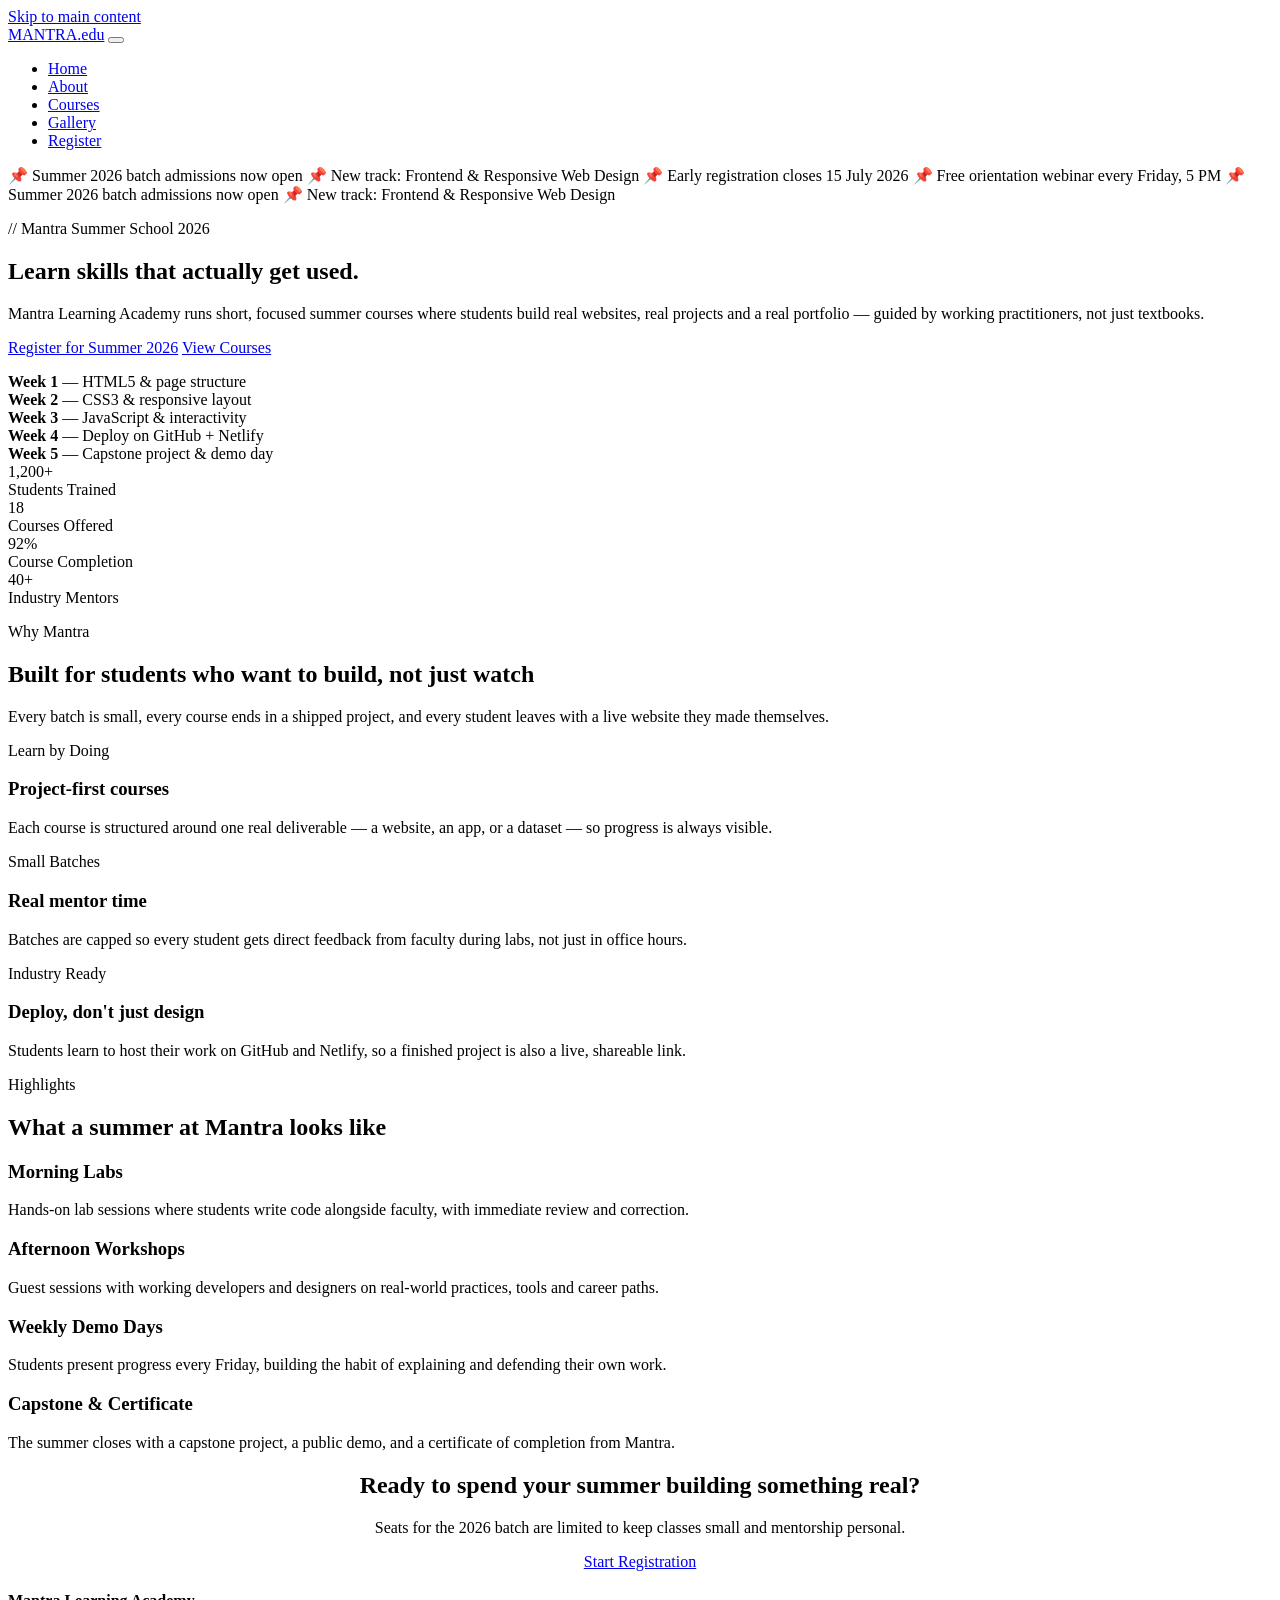
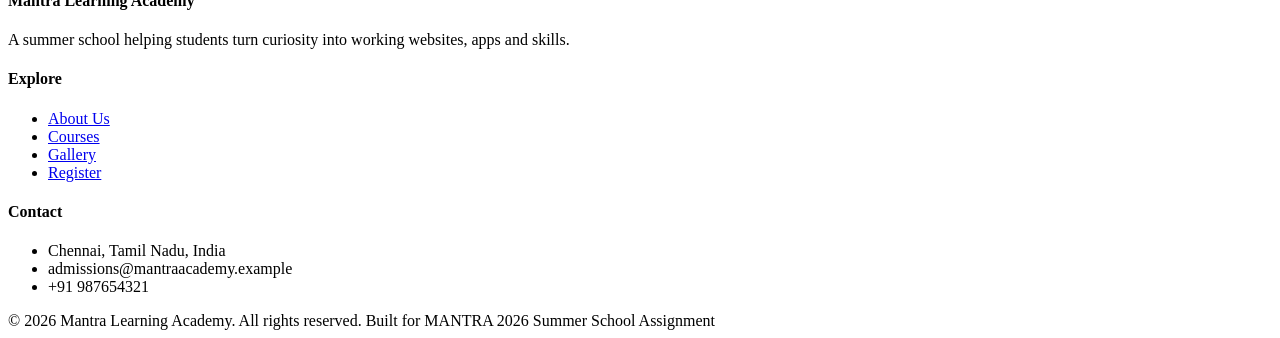
==== index.html @ 30694c2b "Add files via upload" ====
<!DOCTYPE html>
<html lang="en">
<head>
<meta charset="UTF-8">
<meta name="viewport" content="width=device-width, initial-scale=1.0">
<title>Mantra Learning Academy | Summer School for Future-Ready Skills</title>
<meta name="description" content="Mantra Learning Academy is a summer school offering hands-on courses in web development, design and data skills for students, with expert faculty and real projects.">
<meta name="keywords" content="Mantra Learning Academy, summer school, educational website, web development course, student registration, coding bootcamp">
<meta name="author" content="Mantra Learning Academy">
<link rel="preconnect" href="https://fonts.googleapis.com">
<link href="https://fonts.googleapis.com/css2?family=Space+Grotesk:wght@500;700&family=Lora:ital@0;1&family=JetBrains+Mono:wght@400;500&display=swap" rel="stylesheet">
<link rel="stylesheet" href="assets/css/style.css">
</head>
<body>
<a href="#main" class="skip-link">Skip to main content</a>

<header class="site-header">
  <div class="nav-wrap">
    <a href="index.html" class="logo">MANTRA<span>.</span>edu</a>
    <button class="nav-toggle" aria-label="Toggle navigation menu" aria-expanded="false">
      <span></span><span></span><span></span>
    </button>
    <nav aria-label="Main navigation">
      <ul class="nav-menu">
        <li><a href="index.html" aria-current="page">Home</a></li>
        <li><a href="about.html">About</a></li>
        <li><a href="courses.html">Courses</a></li>
        <li><a href="gallery.html">Gallery</a></li>
        <li><a href="contact.html">Register</a></li>
      </ul>
    </nav>
  </div>
</header>

<div class="announce">
  <div class="announce-track">
    <span>📌 Summer 2026 batch admissions now open</span>
    <span>📌 New track: Frontend &amp; Responsive Web Design</span>
    <span>📌 Early registration closes 15 July 2026</span>
    <span>📌 Free orientation webinar every Friday, 5 PM</span>
    <span>📌 Summer 2026 batch admissions now open</span>
    <span>📌 New track: Frontend &amp; Responsive Web Design</span>
  </div>
</div>

<main id="main">

  <section class="hero">
    <div class="container hero-grid">
      <div>
        <p class="eyebrow">// Mantra Summer School 2026</p>
        <h1>Learn skills that <span class="mark">actually get used.</span></h1>
        <p class="lede">Mantra Learning Academy runs short, focused summer courses where students build real websites, real projects and a real portfolio &mdash; guided by working practitioners, not just textbooks.</p>
        <p>
          <a href="contact.html" class="btn btn-primary">Register for Summer 2026</a>
          <a href="courses.html" class="btn btn-outline">View Courses</a>
        </p>
      </div>
      <div class="hero-art">
        <div class="page-lines">
          <strong>Week 1</strong> — HTML5 &amp; page structure<br>
          <strong>Week 2</strong> — CSS3 &amp; responsive layout<br>
          <strong>Week 3</strong> — JavaScript &amp; interactivity<br>
          <strong>Week 4</strong> — Deploy on GitHub + Netlify<br>
          <strong>Week 5</strong> — Capstone project &amp; demo day
        </div>
      </div>
    </div>
  </section>

  <section class="stats-band">
    <div class="container stats">
      <div class="stat"><div class="num">1,200+</div><div class="label">Students Trained</div></div>
      <div class="stat"><div class="num">18</div><div class="label">Courses Offered</div></div>
      <div class="stat"><div class="num">92%</div><div class="label">Course Completion</div></div>
      <div class="stat"><div class="num">40+</div><div class="label">Industry Mentors</div></div>
    </div>
  </section>

  <section class="section">
    <div class="container">
      <div class="section-head">
        <p class="eyebrow">Why Mantra</p>
        <h2>Built for students who want to build, not just watch</h2>
        <p>Every batch is small, every course ends in a shipped project, and every student leaves with a live website they made themselves.</p>
      </div>
      <div class="grid cols-3">
        <div class="card">
          <p class="tag">Learn by Doing</p>
          <h3>Project-first courses</h3>
          <p>Each course is structured around one real deliverable &mdash; a website, an app, or a dataset &mdash; so progress is always visible.</p>
        </div>
        <div class="card">
          <p class="tag">Small Batches</p>
          <h3>Real mentor time</h3>
          <p>Batches are capped so every student gets direct feedback from faculty during labs, not just in office hours.</p>
        </div>
        <div class="card">
          <p class="tag">Industry Ready</p>
          <h3>Deploy, don't just design</h3>
          <p>Students learn to host their work on GitHub and Netlify, so a finished project is also a live, shareable link.</p>
        </div>
      </div>
    </div>
  </section>

  <section class="section alt">
    <div class="container">
      <div class="section-head">
        <p class="eyebrow">Highlights</p>
        <h2>What a summer at Mantra looks like</h2>
      </div>
      <div class="grid cols-2">
        <div class="card">
          <h3>Morning Labs</h3>
          <p>Hands-on lab sessions where students write code alongside faculty, with immediate review and correction.</p>
        </div>
        <div class="card">
          <h3>Afternoon Workshops</h3>
          <p>Guest sessions with working developers and designers on real-world practices, tools and career paths.</p>
        </div>
        <div class="card">
          <h3>Weekly Demo Days</h3>
          <p>Students present progress every Friday, building the habit of explaining and defending their own work.</p>
        </div>
        <div class="card">
          <h3>Capstone &amp; Certificate</h3>
          <p>The summer closes with a capstone project, a public demo, and a certificate of completion from Mantra.</p>
        </div>
      </div>
    </div>
  </section>

  <section class="section">
    <div class="container">
      <div class="section-head" style="max-width:100%; text-align:center; margin: 0 auto;">
        <h2>Ready to spend your summer building something real?</h2>
        <p>Seats for the 2026 batch are limited to keep classes small and mentorship personal.</p>
        <a href="contact.html" class="btn btn-secondary">Start Registration</a>
      </div>
    </div>
  </section>

</main>

<footer class="site-footer">
  <div class="container">
    <div class="footer-grid">
      <div>
        <h4>Mantra Learning Academy</h4>
        <p>A summer school helping students turn curiosity into working websites, apps and skills.</p>
      </div>
      <div>
        <h4>Explore</h4>
        <ul>
          <li><a href="about.html">About Us</a></li>
          <li><a href="courses.html">Courses</a></li>
          <li><a href="gallery.html">Gallery</a></li>
          <li><a href="contact.html">Register</a></li>
        </ul>
      </div>
      <div>
        <h4>Contact</h4>
        <ul>
          <li>Chennai, Tamil Nadu, India</li>
          <li>admissions@mantraacademy.example</li>
          <li>+91 987654321</li>
        </ul>
      </div>
    </div>
    <div class="footer-bottom">
      <span>&copy; 2026 Mantra Learning Academy. All rights reserved.</span>
      <span>Built for MANTRA 2026 Summer School Assignment</span>
    </div>
  </div>
</footer>

<script src="assets/js/script.js"></script>
</body>
</html>
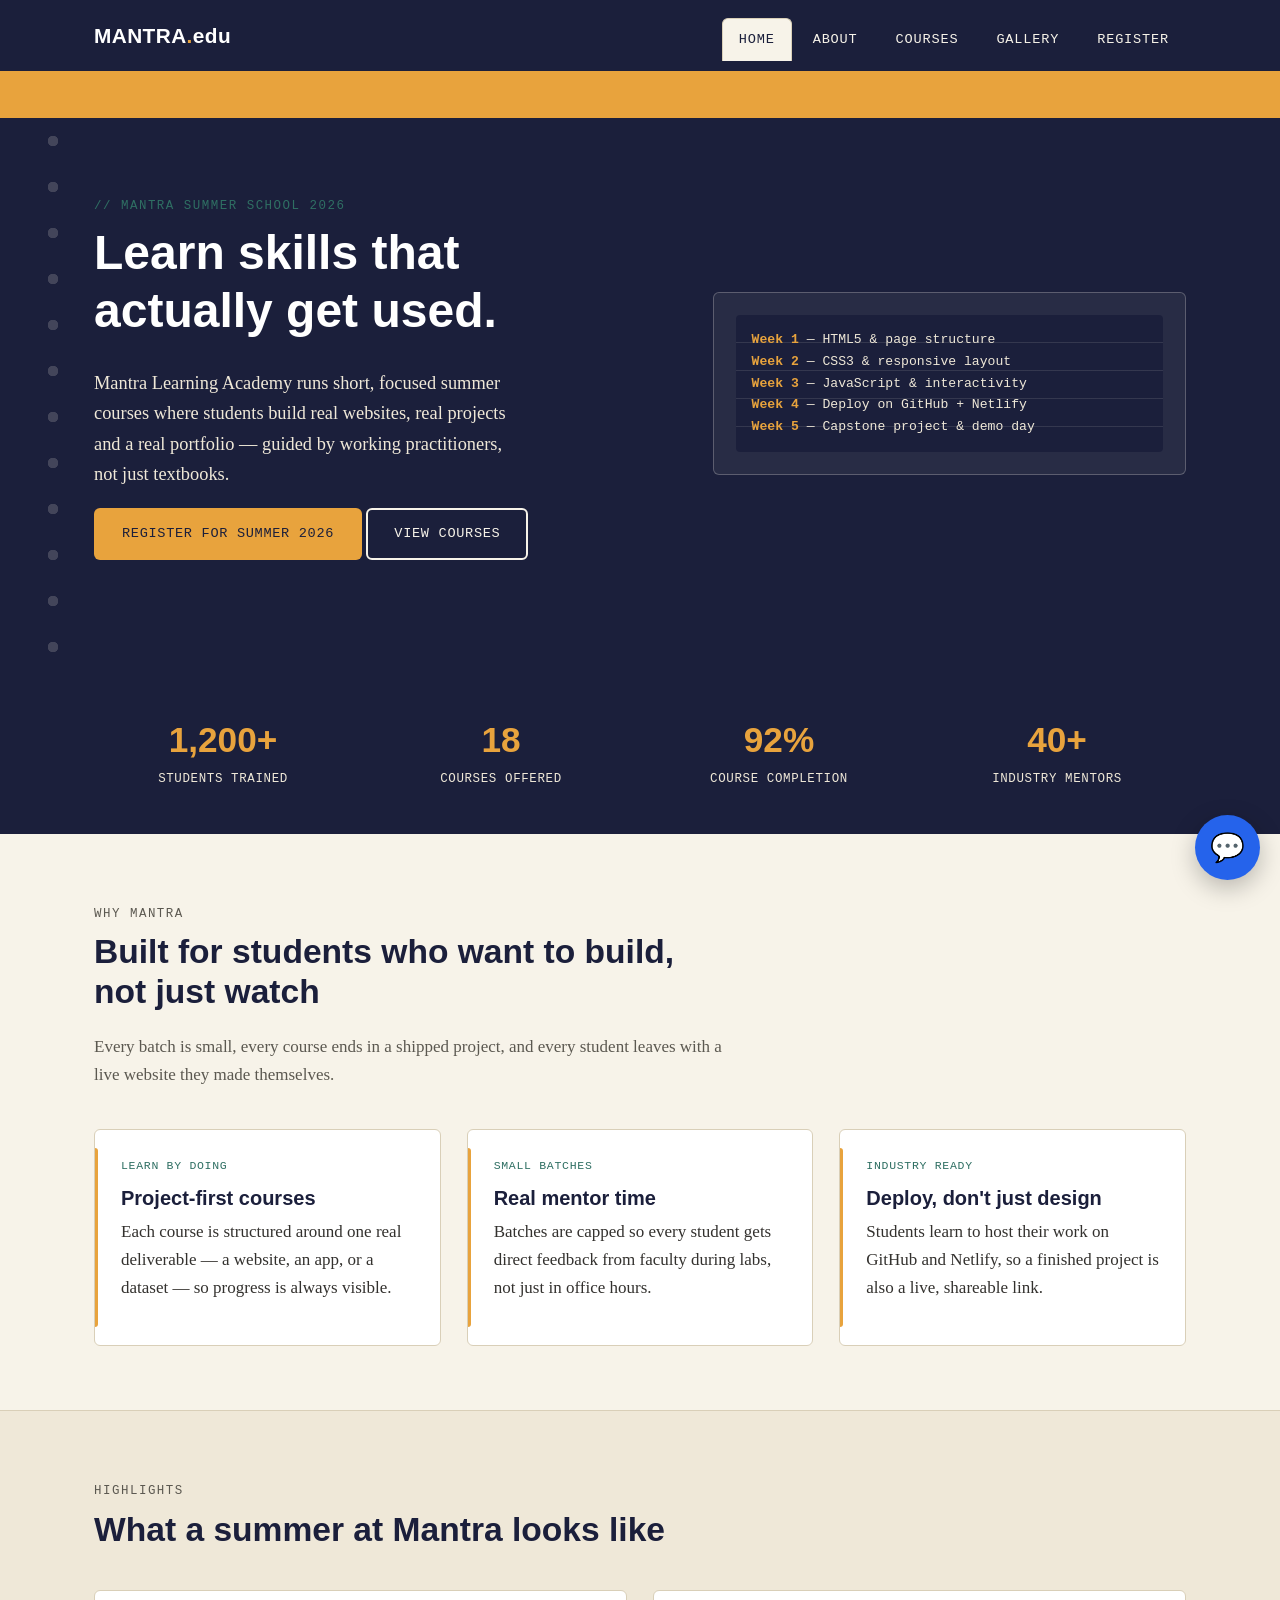
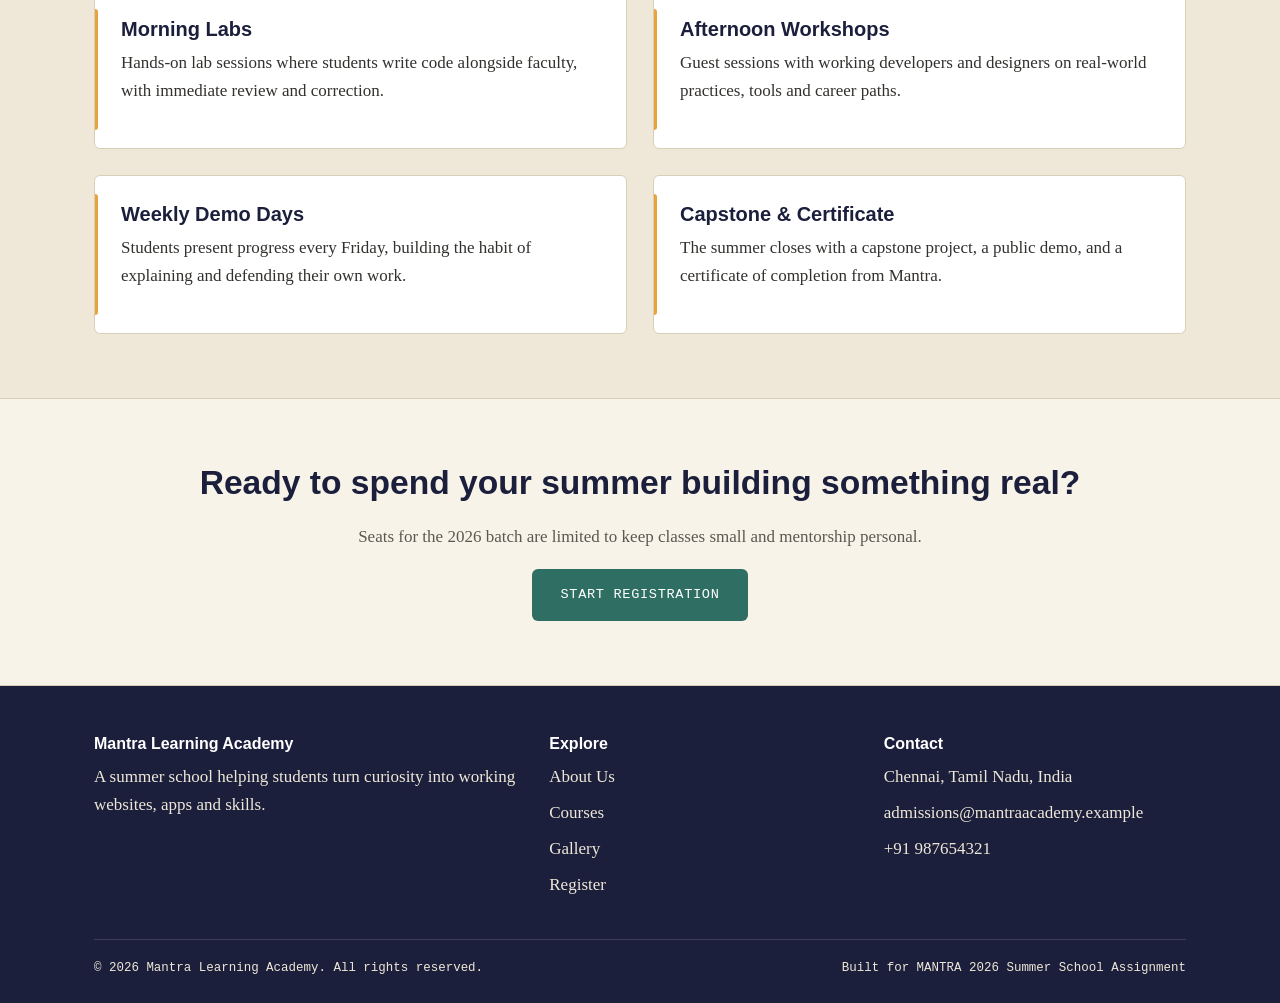
==== commit 426ab40b: "Update index.html" ====
--- a/index.html
+++ b/index.html
@@ -176,5 +176,271 @@
 </footer>
 
 <script src="assets/js/script.js"></script>
+
+<!-- ===== MANTRA MODERN CHATBOT ===== -->
+<style>
+#mantra-chat-btn{
+  position:fixed;
+  bottom:20px;
+  right:20px;
+  width:65px;
+  height:65px;
+  border:none;
+  border-radius:50%;
+  background:#2563eb;
+  color:#fff;
+  font-size:28px;
+  cursor:pointer;
+  box-shadow:0 8px 25px rgba(0,0,0,.25);
+  z-index:9999;
+}
+
+#mantra-chat{
+  display:none;
+  position:fixed;
+  bottom:100px;
+  right:20px;
+  width:360px;
+  max-width:92%;
+  height:550px;
+  background:#fff;
+  border-radius:20px;
+  overflow:hidden;
+  box-shadow:0 15px 35px rgba(0,0,0,.25);
+  z-index:9999;
+  flex-direction:column;
+  font-family:Arial, sans-serif;
+}
+
+#mantra-header{
+  background:#2563eb;
+  color:#fff;
+  padding:15px;
+  display:flex;
+  justify-content:space-between;
+  align-items:center;
+}
+
+#mantra-header h3{
+  margin:0;
+  font-size:18px;
+}
+
+#mantra-close{
+  cursor:pointer;
+  font-size:22px;
+}
+
+#mantra-messages{
+  flex:1;
+  overflow-y:auto;
+  padding:15px;
+  background:#f8fafc;
+}
+
+.message{
+  margin-bottom:12px;
+  padding:12px 14px;
+  border-radius:15px;
+  max-width:80%;
+  word-wrap:break-word;
+}
+
+.bot{
+  background:#e5e7eb;
+}
+
+.user{
+  background:#2563eb;
+  color:#fff;
+  margin-left:auto;
+}
+
+.quick{
+  display:flex;
+  flex-wrap:wrap;
+  gap:8px;
+  margin-top:10px;
+}
+
+.quick button{
+  border:none;
+  padding:8px 12px;
+  border-radius:20px;
+  cursor:pointer;
+  background:#dbeafe;
+}
+
+#mantra-input{
+  display:flex;
+  border-top:1px solid #ddd;
+}
+
+#mantra-text{
+  flex:1;
+  border:none;
+  padding:14px;
+  outline:none;
+}
+
+#send,#voice{
+  border:none;
+  width:55px;
+  background:#2563eb;
+  color:#fff;
+  cursor:pointer;
+  font-size:18px;
+}
+
+.typing{
+  font-style:italic;
+  color:#666;
+}
+</style>
+
+<button id="mantra-chat-btn">💬</button>
+
+<div id="mantra-chat">
+  <div id="mantra-header">
+    <h3>🎓 Mantra Assistant</h3>
+    <span id="mantra-close">✖</span>
+  </div>
+
+  <div id="mantra-messages">
+    <div class="message bot">
+      👋 Welcome to Mantra Learning Academy! How can I help you today?
+      <div class="quick">
+        <button onclick="quickAsk('Courses')">Courses</button>
+        <button onclick="quickAsk('Fees')">Fees</button>
+        <button onclick="quickAsk('Contact')">Contact</button>
+        <button onclick="quickAsk('Registration')">Registration</button>
+      </div>
+    </div>
+  </div>
+
+  <div id="mantra-input">
+    <input type="text" id="mantra-text"
+      placeholder="Type your message...">
+    <button id="voice">🎤</button>
+    <button id="send">➤</button>
+  </div>
+</div>
+
+<script>
+const chatBtn = document.getElementById("mantra-chat-btn");
+const chatBox = document.getElementById("mantra-chat");
+const closeBtn = document.getElementById("mantra-close");
+const messages = document.getElementById("mantra-messages");
+const input = document.getElementById("mantra-text");
+
+chatBtn.onclick = () => chatBox.style.display = "flex";
+closeBtn.onclick = () => chatBox.style.display = "none";
+
+function addMessage(text, type){
+  const div = document.createElement("div");
+  div.className = "message " + type;
+  div.innerHTML = text;
+  messages.appendChild(div);
+  messages.scrollTop = messages.scrollHeight;
+}
+
+function speak(text){
+  const speech = new SpeechSynthesisUtterance(
+    text.replace(/<[^>]*>/g, "")
+  );
+  speech.lang = "en-US";
+  speechSynthesis.speak(speech);
+}
+
+function getReply(msg){
+  msg = msg.toLowerCase();
+
+  if(msg.includes("course")){
+    return "📚 We offer HTML, CSS, JavaScript, Python and Full Stack Development courses.";
+  }
+
+  if(msg.includes("fee")){
+    return "💰 Please contact our admissions team for the latest fee details.";
+  }
+
+  if(msg.includes("registration") ||
+     msg.includes("register") ||
+     msg.includes("admission")){
+    return "📝 Go to the Register page and fill out the admission form.";
+  }
+
+  if(msg.includes("contact")){
+    return "📞 Phone: +91 987654321<br>📧 Email: admissions@mantraacademy.com";
+  }
+
+  if(msg.includes("location") ||
+     msg.includes("address")){
+    return "📍 Chennai, Tamil Nadu, India.";
+  }
+
+  if(msg.includes("timing")){
+    return "⏰ Classes run from 9:00 AM to 6:00 PM.";
+  }
+
+  if(msg.includes("hello") || msg.includes("hi")){
+    return "👋 Hello! Welcome to Mantra Learning Academy.";
+  }
+
+  return "😊 Sorry, I didn't understand. Please ask about courses, fees, registration, timings or contact details.";
+}
+
+function sendMessage(text = null){
+  const msg = text || input.value.trim();
+  if(msg === "") return;
+
+  addMessage(msg, "user");
+  input.value = "";
+
+  const typing = document.createElement("div");
+  typing.className = "message bot typing";
+  typing.innerText = "Typing...";
+  messages.appendChild(typing);
+
+  messages.scrollTop = messages.scrollHeight;
+
+  setTimeout(() => {
+    typing.remove();
+    const reply = getReply(msg);
+    addMessage(reply, "bot");
+    speak(reply);
+  }, 700);
+}
+
+document.getElementById("send").onclick =
+  () => sendMessage();
+
+input.addEventListener("keypress", e => {
+  if(e.key === "Enter") sendMessage();
+});
+
+function quickAsk(text){
+  sendMessage(text);
+}
+
+/* Voice Recognition */
+const SpeechRecognition =
+  window.SpeechRecognition ||
+  window.webkitSpeechRecognition;
+
+if(SpeechRecognition){
+  const recognition = new SpeechRecognition();
+  recognition.lang = "en-US";
+
+  document.getElementById("voice").onclick =
+    () => recognition.start();
+
+  recognition.onresult = (e) => {
+    sendMessage(e.results[0][0].transcript);
+  };
+} else {
+  document.getElementById("voice").disabled = true;
+}
+</script>
+<!-- ===== END CHATBOT ===== -->
 </body>
 </html>
--- a/assets/css/style.css
+++ b/assets/css/style.css
@@ -0,0 +1,534 @@
+/* =========================================================
+   MANTRA LEARNING ACADEMY — Stylesheet
+   Design concept: "the open notebook" — loose-leaf margins,
+   hole-punch rings, highlighter-marker headings, binder-tab nav.
+   ========================================================= */
+
+:root {
+  /* Color tokens */
+  --ink:       #1B1F3B;   /* deep navy — nav, footer, headings */
+  --paper:     #F7F3E9;   /* warm cream page background */
+  --paper-alt: #EFE8D8;   /* slightly deeper cream for panels */
+  --marigold:  #E8A33D;   /* highlighter accent — CTAs, marks */
+  --teal:      #2F6F63;   /* secondary accent — links, icons */
+  --charcoal:  #33312E;   /* body text */
+  --rule-line: #D9CFB8;   /* faint ruled-paper lines */
+  --white:     #FFFFFF;
+
+  /* Type */
+  --font-display: "Space Grotesk", "Segoe UI", sans-serif;
+  --font-body: "Lora", Georgia, serif;
+  --font-mono: "JetBrains Mono", "Courier New", monospace;
+
+  --radius: 6px;
+  --max-width: 1140px;
+}
+
+/* ---------- Reset ---------- */
+*, *::before, *::after { box-sizing: border-box; }
+html { scroll-behavior: smooth; }
+body {
+  margin: 0;
+  font-family: var(--font-body);
+  color: var(--charcoal);
+  background: var(--paper);
+  line-height: 1.65;
+  font-size: 17px;
+}
+img { max-width: 100%; display: block; }
+a { color: var(--teal); text-decoration: none; }
+a:hover { text-decoration: underline; }
+ul { padding: 0; margin: 0; list-style: none; }
+h1, h2, h3, h4 {
+  font-family: var(--font-display);
+  color: var(--ink);
+  line-height: 1.2;
+  margin: 0 0 0.6em;
+}
+h1 { font-size: clamp(2.1rem, 4vw, 3rem); }
+h2 { font-size: clamp(1.5rem, 3vw, 2.1rem); }
+h3 { font-size: 1.25rem; }
+p { margin: 0 0 1em; }
+
+.container {
+  max-width: var(--max-width);
+  margin: 0 auto;
+  padding: 0 24px;
+}
+
+/* Visible keyboard focus for accessibility */
+a:focus-visible, button:focus-visible, input:focus-visible, textarea:focus-visible, select:focus-visible {
+  outline: 3px solid var(--marigold);
+  outline-offset: 2px;
+}
+
+@media (prefers-reduced-motion: reduce) {
+  * { animation: none !important; transition: none !important; scroll-behavior: auto !important; }
+}
+
+/* ---------- Highlighter heading mark (signature element) ---------- */
+.mark {
+  position: relative;
+  white-space: nowrap;
+}
+.mark::after {
+  content: "";
+  position: absolute;
+  left: -4px; right: -4px; bottom: 0.05em;
+  height: 0.42em;
+  background: var(--marigold);
+  opacity: 0.55;
+  z-index: -1;
+  border-radius: 2px;
+  transform: rotate(-0.6deg);
+}
+
+/* ---------- Eyebrow / mono labels ---------- */
+.eyebrow {
+  font-family: var(--font-mono);
+  text-transform: uppercase;
+  letter-spacing: 0.12em;
+  font-size: 0.78rem;
+  color: var(--teal);
+  display: inline-block;
+  margin-bottom: 0.6em;
+}
+
+/* ---------- Header / Binder-tab navigation ---------- */
+.site-header {
+  background: var(--ink);
+  position: sticky;
+  top: 0;
+  z-index: 100;
+  border-bottom: 4px solid var(--marigold);
+}
+.nav-wrap {
+  display: flex;
+  align-items: center;
+  justify-content: space-between;
+  padding: 14px 24px;
+  max-width: var(--max-width);
+  margin: 0 auto;
+}
+.logo {
+  font-family: var(--font-display);
+  font-weight: 700;
+  font-size: 1.3rem;
+  color: var(--white);
+  letter-spacing: 0.02em;
+}
+.logo span { color: var(--marigold); }
+
+.nav-toggle {
+  display: none;
+  flex-direction: column;
+  gap: 5px;
+  background: none;
+  border: none;
+  cursor: pointer;
+  padding: 8px;
+}
+.nav-toggle span {
+  width: 26px;
+  height: 3px;
+  background: var(--white);
+  border-radius: 2px;
+}
+
+.nav-menu {
+  display: flex;
+  gap: 4px;
+}
+.nav-menu li a {
+  font-family: var(--font-mono);
+  font-size: 0.85rem;
+  text-transform: uppercase;
+  letter-spacing: 0.06em;
+  color: var(--paper);
+  padding: 10px 16px;
+  display: inline-block;
+  border-radius: var(--radius) var(--radius) 0 0;
+  border: 1px solid transparent;
+  border-bottom: none;
+  position: relative;
+  top: 4px;
+}
+.nav-menu li a:hover,
+.nav-menu li a[aria-current="page"] {
+  background: var(--paper);
+  color: var(--ink);
+  text-decoration: none;
+  border-color: var(--rule-line);
+}
+
+/* ---------- Hero ---------- */
+.hero {
+  background: var(--ink);
+  color: var(--paper);
+  padding: 72px 0 90px;
+  position: relative;
+  overflow: hidden;
+}
+.hero::before {
+  /* hole-punch rings echo down the margin, notebook motif */
+  content: "";
+  position: absolute;
+  left: 46px; top: 0; bottom: 0;
+  width: 14px;
+  background-image: radial-gradient(circle, var(--paper) 5px, transparent 5.5px);
+  background-size: 14px 46px;
+  background-repeat: repeat-y;
+  opacity: 0.18;
+}
+.hero-grid {
+  display: grid;
+  grid-template-columns: 1.1fr 0.9fr;
+  gap: 40px;
+  align-items: center;
+}
+.hero h1 { color: var(--white); }
+.hero .lede { font-size: 1.15rem; color: var(--paper-alt); max-width: 46ch; }
+.hero-art {
+  border: 1px solid rgba(247,243,233,0.25);
+  border-radius: var(--radius);
+  padding: 22px;
+  background: rgba(247,243,233,0.06);
+}
+.hero-art .page-lines {
+  background:
+    repeating-linear-gradient(var(--ink), var(--ink) 27px, rgba(247,243,233,0.18) 28px);
+  border-radius: 4px;
+  padding: 14px 16px;
+  font-family: var(--font-mono);
+  font-size: 0.82rem;
+  color: var(--paper-alt);
+}
+.hero-art .page-lines strong { color: var(--marigold); }
+
+/* ---------- Buttons ---------- */
+.btn {
+  display: inline-block;
+  font-family: var(--font-mono);
+  text-transform: uppercase;
+  letter-spacing: 0.05em;
+  font-size: 0.85rem;
+  padding: 13px 26px;
+  border-radius: var(--radius);
+  border: 2px solid transparent;
+  cursor: pointer;
+  transition: transform 0.12s ease;
+}
+.btn:hover { transform: translateY(-2px); text-decoration: none; }
+.btn-primary { background: var(--marigold); color: var(--ink); }
+.btn-primary:hover { background: #f0b459; }
+.btn-outline { background: transparent; color: var(--paper); border-color: var(--paper); }
+.btn-outline:hover { background: var(--paper); color: var(--ink); }
+.btn-secondary { background: var(--teal); color: var(--white); }
+.btn-secondary:hover { background: #275a50; }
+
+/* ---------- Sections with notebook margin rule ---------- */
+.section {
+  padding: 64px 0;
+  border-bottom: 1px solid var(--rule-line);
+  position: relative;
+}
+.section.alt { background: var(--paper-alt); }
+.section-head { max-width: 640px; margin-bottom: 40px; }
+.section-head p { color: #5b5850; }
+
+/* ---------- Cards / grid layouts ---------- */
+.grid {
+  display: grid;
+  gap: 26px;
+}
+.grid.cols-3 { grid-template-columns: repeat(3, 1fr); }
+.grid.cols-4 { grid-template-columns: repeat(4, 1fr); }
+.grid.cols-2 { grid-template-columns: repeat(2, 1fr); }
+
+.card {
+  background: var(--white);
+  border: 1px solid var(--rule-line);
+  border-radius: var(--radius);
+  padding: 26px;
+  position: relative;
+}
+.card::before {
+  content: "";
+  position: absolute;
+  top: 18px; bottom: 18px; left: 0;
+  width: 3px;
+  background: var(--marigold);
+  border-radius: 0 3px 3px 0;
+}
+.card h3 { margin-bottom: 0.4em; }
+.card .tag {
+  font-family: var(--font-mono);
+  font-size: 0.72rem;
+  text-transform: uppercase;
+  color: var(--teal);
+  letter-spacing: 0.06em;
+}
+
+/* stat strip */
+.stats {
+  display: grid;
+  grid-template-columns: repeat(4, 1fr);
+  gap: 20px;
+  text-align: center;
+}
+.stat .num {
+  font-family: var(--font-display);
+  font-size: 2.2rem;
+  color: var(--marigold);
+  font-weight: 700;
+}
+.stat .label {
+  font-family: var(--font-mono);
+  font-size: 0.78rem;
+  text-transform: uppercase;
+  letter-spacing: 0.05em;
+  color: var(--paper-alt);
+}
+.stats-band { background: var(--ink); color: var(--paper); padding: 44px 0; }
+
+/* announcements ticker */
+.announce {
+  background: var(--marigold);
+  color: var(--ink);
+  font-family: var(--font-mono);
+  font-size: 0.85rem;
+  padding: 10px 0;
+  overflow: hidden;
+  white-space: nowrap;
+}
+.announce-track {
+  display: inline-block;
+  padding-left: 100%;
+  animation: ticker 26s linear infinite;
+}
+@keyframes ticker {
+  from { transform: translateX(0); }
+  to { transform: translateX(-100%); }
+}
+.announce span { margin-right: 60px; }
+
+/* ---------- Timetable / faculty ---------- */
+.table-wrap { overflow-x: auto; }
+table.timetable {
+  width: 100%;
+  border-collapse: collapse;
+  background: var(--white);
+  font-size: 0.92rem;
+}
+table.timetable th, table.timetable td {
+  border: 1px solid var(--rule-line);
+  padding: 12px 14px;
+  text-align: left;
+}
+table.timetable th {
+  background: var(--ink);
+  color: var(--paper);
+  font-family: var(--font-mono);
+  text-transform: uppercase;
+  font-size: 0.75rem;
+  letter-spacing: 0.05em;
+}
+table.timetable tr:nth-child(even) td { background: var(--paper-alt); }
+
+.faculty-card { display: flex; gap: 16px; align-items: flex-start; }
+.avatar {
+  width: 64px; height: 64px;
+  border-radius: 50%;
+  background: var(--teal);
+  color: var(--white);
+  display: flex; align-items: center; justify-content: center;
+  font-family: var(--font-display);
+  font-weight: 700;
+  font-size: 1.2rem;
+  flex-shrink: 0;
+}
+
+/* ---------- FAQ accordion ---------- */
+.faq-item {
+  border: 1px solid var(--rule-line);
+  border-radius: var(--radius);
+  margin-bottom: 12px;
+  background: var(--white);
+  overflow: hidden;
+}
+.faq-question {
+  width: 100%;
+  text-align: left;
+  background: none;
+  border: none;
+  padding: 18px 20px;
+  font-family: var(--font-display);
+  font-size: 1rem;
+  font-weight: 700;
+  color: var(--ink);
+  cursor: pointer;
+  display: flex;
+  justify-content: space-between;
+  align-items: center;
+}
+.faq-question .icon {
+  font-family: var(--font-mono);
+  color: var(--marigold);
+  font-size: 1.3rem;
+  transition: transform 0.2s ease;
+}
+.faq-item[data-open="true"] .faq-question .icon { transform: rotate(45deg); }
+.faq-answer {
+  max-height: 0;
+  overflow: hidden;
+  transition: max-height 0.25s ease;
+  padding: 0 20px;
+}
+.faq-item[data-open="true"] .faq-answer {
+  max-height: 300px;
+  padding: 0 20px 18px;
+}
+
+/* ---------- Gallery ---------- */
+.gallery-item {
+  background: var(--white);
+  border: 1px solid var(--rule-line);
+  border-radius: var(--radius);
+  overflow: hidden;
+}
+.gallery-item .frame {
+  aspect-ratio: 4/3;
+  background: var(--paper-alt);
+  display: flex;
+  align-items: center;
+  justify-content: center;
+}
+.gallery-item figcaption {
+  padding: 14px 16px;
+  font-family: var(--font-mono);
+  font-size: 0.82rem;
+  color: var(--charcoal);
+  border-top: 1px dashed var(--rule-line);
+}
+
+/* ---------- Forms ---------- */
+form .field { margin-bottom: 20px; }
+form label {
+  display: block;
+  font-family: var(--font-mono);
+  font-size: 0.8rem;
+  text-transform: uppercase;
+  letter-spacing: 0.05em;
+  color: var(--ink);
+  margin-bottom: 6px;
+}
+form input, form select, form textarea {
+  width: 100%;
+  padding: 12px 14px;
+  border: 1px solid var(--rule-line);
+  border-radius: var(--radius);
+  font-family: var(--font-body);
+  font-size: 1rem;
+  background: var(--white);
+  color: var(--charcoal);
+}
+form textarea { resize: vertical; min-height: 120px; }
+.error-msg {
+  color: #b3401f;
+  font-family: var(--font-mono);
+  font-size: 0.78rem;
+  margin-top: 6px;
+  display: none;
+}
+.field.invalid input, .field.invalid textarea, .field.invalid select { border-color: #b3401f; }
+.field.invalid .error-msg { display: block; }
+.form-status {
+  padding: 14px 16px;
+  border-radius: var(--radius);
+  font-family: var(--font-mono);
+  font-size: 0.9rem;
+  margin-top: 18px;
+  display: none;
+}
+.form-status.show { display: block; }
+.form-status.success { background: #e4efe0; color: #2c5c2c; border: 1px solid #2c5c2c; }
+
+/* ---------- Contact info blocks ---------- */
+.info-list li {
+  display: flex;
+  gap: 12px;
+  margin-bottom: 16px;
+  font-family: var(--font-mono);
+  font-size: 0.92rem;
+}
+.info-list .ic { color: var(--marigold); font-weight: 700; }
+
+/* ---------- Footer ---------- */
+.site-footer {
+  background: var(--ink);
+  color: var(--paper-alt);
+  padding: 48px 0 24px;
+}
+.footer-grid {
+  display: grid;
+  grid-template-columns: 1.4fr 1fr 1fr;
+  gap: 32px;
+  margin-bottom: 32px;
+}
+.footer-grid h4 { color: var(--white); font-size: 1rem; }
+.footer-grid a { color: var(--paper-alt); }
+.footer-grid ul li { margin-bottom: 8px; }
+.footer-bottom {
+  border-top: 1px solid rgba(247,243,233,0.15);
+  padding-top: 18px;
+  font-family: var(--font-mono);
+  font-size: 0.78rem;
+  display: flex;
+  justify-content: space-between;
+  flex-wrap: wrap;
+  gap: 10px;
+}
+
+/* ---------- Skip link ---------- */
+.skip-link {
+  position: absolute;
+  left: -999px;
+  top: 0;
+  background: var(--marigold);
+  color: var(--ink);
+  padding: 10px 16px;
+  z-index: 1000;
+}
+.skip-link:focus { left: 10px; top: 10px; }
+
+/* =========================================================
+   RESPONSIVE — tablet & mobile
+   ========================================================= */
+@media (max-width: 900px) {
+  .hero-grid { grid-template-columns: 1fr; }
+  .grid.cols-4 { grid-template-columns: repeat(2, 1fr); }
+  .grid.cols-3 { grid-template-columns: repeat(2, 1fr); }
+  .stats { grid-template-columns: repeat(2, 1fr); }
+  .footer-grid { grid-template-columns: 1fr 1fr; }
+}
+
+@media (max-width: 640px) {
+  .nav-toggle { display: flex; }
+  .nav-menu {
+    position: absolute;
+    top: 100%; left: 0; right: 0;
+    background: var(--ink);
+    flex-direction: column;
+    padding: 10px 24px 20px;
+    display: none;
+    border-top: 1px solid rgba(247,243,233,0.15);
+  }
+  .nav-menu.open { display: flex; }
+  .nav-menu li a { top: 0; border-radius: var(--radius); }
+
+  .grid.cols-4, .grid.cols-3, .grid.cols-2 { grid-template-columns: 1fr; }
+  .stats { grid-template-columns: 1fr 1fr; }
+  .footer-grid { grid-template-columns: 1fr; }
+  .faculty-card { flex-direction: column; align-items: center; text-align: center; }
+  .hero { padding: 52px 0 60px; }
+}
